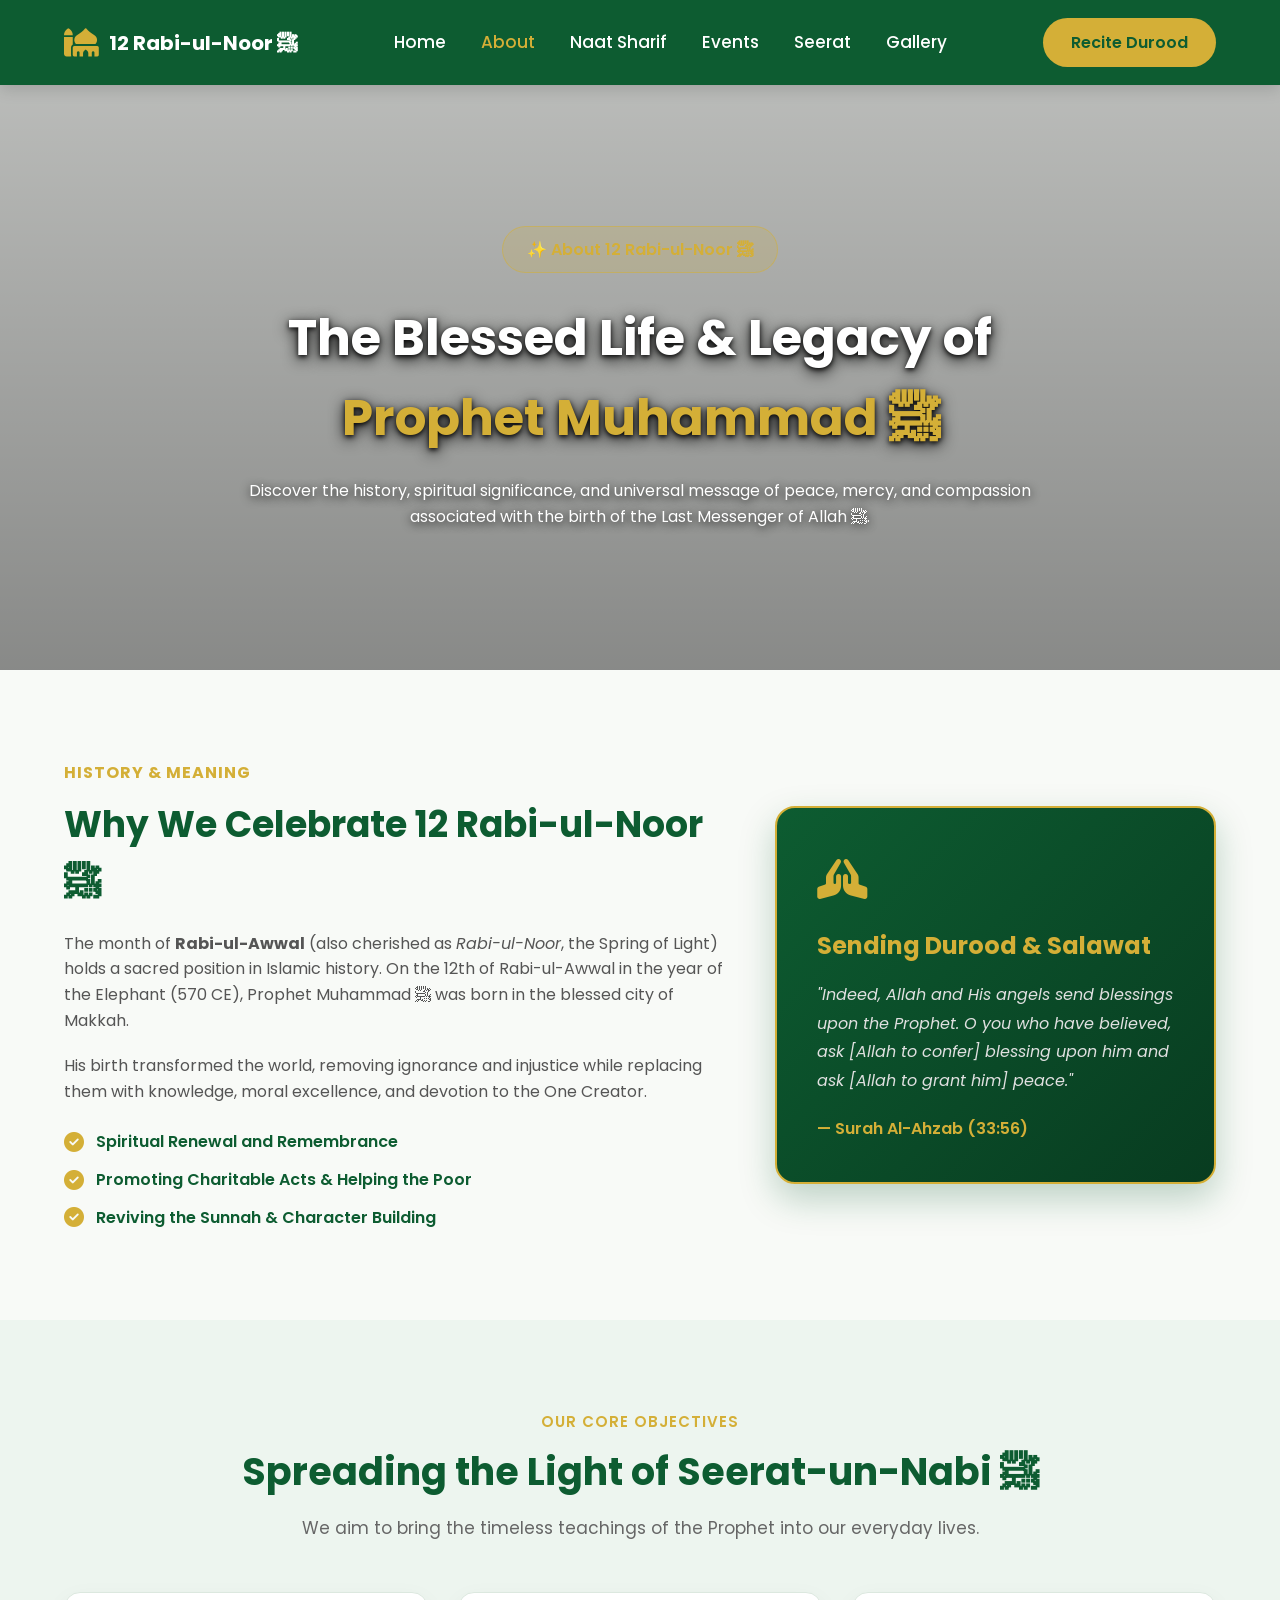
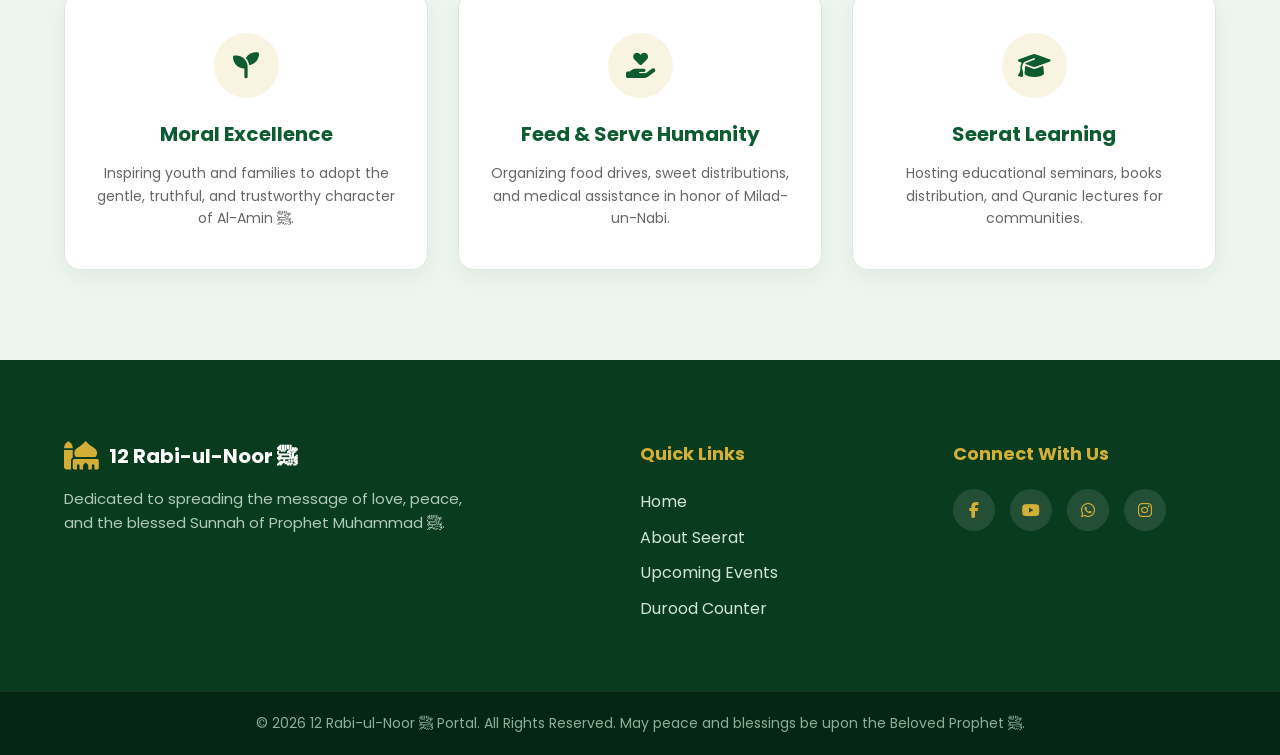
==== about.html @ 02d44561 "add filesand images" ====
<!DOCTYPE html>
<html lang="en">

<head>

    <meta charset="UTF-8">
    <meta name="viewport" content="width=device-width, initial-scale=1.0">

    <title>About 12 Rabi-ul-Noor ﷺ | Seerat & Significance</title>

    <!-- Google Font -->
    <link rel="preconnect" href="https://fonts.googleapis.com">
    <link rel="preconnect" href="https://fonts.gstatic.com" crossorigin>

    <link href="https://fonts.googleapis.com/css2?family=Poppins:wght@300;400;500;600;700;800&display=swap" rel="stylesheet">

    <!-- Font Awesome -->
    <link rel="stylesheet"
        href="https://cdnjs.cloudflare.com/ajax/libs/font-awesome/6.7.2/css/all.min.css">

    <!-- CSS -->
    <link rel="stylesheet" href="css/about.css">
    <link rel="stylesheet" href="css/style.css">

</head>

<body>

    <!--================ NAVBAR ================-->

    <header>

        <div class="container">

            <div class="logo">
                <i class="fa-solid fa-mosque"></i>
                <span>12 Rabi-ul-Noor ﷺ</span>
            </div>

            <nav>

                <ul>

                    <li><a href="index.html">Home</a></li>

                    <li><a href="about.html" class="active">About</a></li>

                    <li><a href="naat sharif.html">Naat Sharif</a></li>

                    <li><a href="events.html">Events</a></li>

                    <li><a href="seerat.html">Seerat</a></li>

                    <li><a href="gallery.html">Gallery</a></li>

                </ul>

            </nav>

            <a href="index.html#durood" class="btn">Recite Durood</a>

        </div>

    </header>

    <!--================ ABOUT HERO BANNER ================-->

    <section class="about-hero">

        <div class="hero-overlay"></div>

        <div class="container about-hero-content">

            <span class="hero-tag">✨ About 12 Rabi-ul-Noor ﷺ</span>

            <h1>
                The Blessed Life & Legacy of
                <span>Prophet Muhammad ﷺ</span>
            </h1>

            <p>
                Discover the history, spiritual significance, and universal message of peace, mercy, and compassion associated with the birth of the Last Messenger of Allah ﷺ.
            </p>

        </div>

    </section>

    <!--================ ABOUT DETAILED CONTENT ================-->

    <section class="about-details">

        <div class="container">

            <div class="about-grid">

                <div class="about-text">
                    <span class="sub-title">History & Meaning</span>
                    <h2>Why We Celebrate 12 Rabi-ul-Noor ﷺ</h2>
                    <p>
                        The month of <strong>Rabi-ul-Awwal</strong> (also cherished as <em>Rabi-ul-Noor</em>, the Spring of Light) holds a sacred position in Islamic history. On the 12th of Rabi-ul-Awwal in the year of the Elephant (570 CE), Prophet Muhammad ﷺ was born in the blessed city of Makkah.
                    </p>
                    <p>
                        His birth transformed the world, removing ignorance and injustice while replacing them with knowledge, moral excellence, and devotion to the One Creator.
                    </p>
                    <div class="about-highlights">
                        <div class="highlight-item">
                            <i class="fa-solid fa-circle-check"></i>
                            <span>Spiritual Renewal and Remembrance</span>
                        </div>
                        <div class="highlight-item">
                            <i class="fa-solid fa-circle-check"></i>
                            <span>Promoting Charitable Acts & Helping the Poor</span>
                        </div>
                        <div class="highlight-item">
                            <i class="fa-solid fa-circle-check"></i>
                            <span>Reviving the Sunnah & Character Building</span>
                        </div>
                    </div>
                </div>

                <div class="about-card-box">
                    <div class="icon-header">
                        <i class="fa-solid fa-hands-praying"></i>
                    </div>
                    <h3>Sending Durood & Salawat</h3>
                    <p>
                        "Indeed, Allah and His angels send blessings upon the Prophet. O you who have believed, ask [Allah to confer] blessing upon him and ask [Allah to grant him] peace."
                    </p>
                    <span class="quran-ref">— Surah Al-Ahzab (33:56)</span>
                </div>

            </div>

        </div>

    </section>

    <!--================ OBJECTIVES & CORE VALUES ================-->

    <section class="objectives-section">

        <div class="container">

            <div class="section-title">
                <span>Our Core Objectives</span>
                <h2>Spreading the Light of Seerat-un-Nabi ﷺ</h2>
                <p>We aim to bring the timeless teachings of the Prophet into our everyday lives.</p>
            </div>

            <div class="objectives-grid">

                <div class="obj-card">
                    <div class="obj-icon"><i class="fa-solid fa-seedling"></i></div>
                    <h3>Moral Excellence</h3>
                    <p>Inspiring youth and families to adopt the gentle, truthful, and trustworthy character of Al-Amin ﷺ.</p>
                </div>

                <div class="obj-card">
                    <div class="obj-icon"><i class="fa-solid fa-hand-holding-heart"></i></div>
                    <h3>Feed & Serve Humanity</h3>
                    <p>Organizing food drives, sweet distributions, and medical assistance in honor of Milad-un-Nabi.</p>
                </div>

                <div class="obj-card">
                    <div class="obj-icon"><i class="fa-solid fa-graduation-cap"></i></div>
                    <h3>Seerat Learning</h3>
                    <p>Hosting educational seminars, books distribution, and Quranic lectures for communities.</p>
                </div>

            </div>

        </div>

    </section>

    <!--================ FOOTER ================-->

    <footer>

        <div class="container footer-content">

            <div class="footer-brand">
                <div class="logo">
                    <i class="fa-solid fa-mosque"></i>
                    <span>12 Rabi-ul-Noor ﷺ</span>
                </div>
                <p>Dedicated to spreading the message of love, peace, and the blessed Sunnah of Prophet Muhammad ﷺ.</p>
            </div>

            <div class="footer-links">
                <h4>Quick Links</h4>
                <ul>
                    <li><a href="index.html">Home</a></li>
                    <li><a href="about.html">About Seerat</a></li>
                    <li><a href="index.html#events">Upcoming Events</a></li>
                    <li><a href="index.html#durood">Durood Counter</a></li>
                </ul>
            </div>

            <div class="footer-social">
                <h4>Connect With Us</h4>
                <div class="social-icons">
                    <a href="#"><i class="fa-brands fa-facebook-f"></i></a>
                    <a href="#"><i class="fa-brands fa-youtube"></i></a>
                    <a href="#"><i class="fa-brands fa-whatsapp"></i></a>
                    <a href="#"><i class="fa-brands fa-instagram"></i></a>
                </div>
            </div>

        </div>

        <div class="footer-bottom">
            <p>&copy; 2026 12 Rabi-ul-Noor ﷺ Portal. All Rights Reserved. May peace and blessings be upon the Beloved Prophet ﷺ.</p>
        </div>

    </footer>

    <!-- JS -->
    <script src="script/script.js"></script>

</body>

</html>
---- css/about.css ----
.about-hero{
    position:relative;
    width:100%;
    min-height:65vh;
    background: url("file:///C:/Users/HP/.gemini/antigravity/brain/3cc820c5-c1a7-462a-8d44-a7121df50da5/.user_uploaded/media__1785323487832.png") center/cover no-repeat;
    display:flex;
    justify-content:center;
    align-items:center;
}

.about-hero .hero-overlay{
    background: linear-gradient(180deg, rgba(0, 0, 0, 0.25) 0%, rgba(0, 0, 0, 0.45) 100%);
}

.about-hero-content{
    position:relative;
    z-index:2;
    text-align:center;
    color:#fff;
    max-width:850px;
    padding: 80px 20px;
}

.about-hero-content h1{
    font-size: 50px;
    margin-bottom: 20px;
    text-shadow: 0 4px 15px rgba(0, 0, 0, 0.9), 0 2px 5px rgba(0, 0, 0, 0.9);
}

.about-hero-content h1 span{
    color: #D4AF37;
    display: block;
    text-shadow: 0 4px 15px rgba(0, 0, 0, 0.9), 0 2px 5px rgba(0, 0, 0, 0.9);
}

.about-hero-content p{
    text-shadow: 0 2px 10px rgba(0, 0, 0, 0.9);
}

.about-details{
    padding: 90px 0;
}

.about-grid{
    display: grid;
    grid-template-columns: 1.2fr 0.8fr;
    gap: 50px;
    align-items: center;
}

.sub-title{
    color: #D4AF37;
    font-weight: 700;
    text-transform: uppercase;
    letter-spacing: 1px;
    display: block;
    margin-bottom: 10px;
}

.about-text h2{
    font-size: 36px;
    color: #0D5C31;
    margin-bottom: 20px;
}

.about-text p{
    color: #555;
    font-size: 16px;
    margin-bottom: 20px;
}

.about-highlights{
    display: flex;
    flex-direction: column;
    gap: 12px;
    margin-top: 25px;
}

.highlight-item{
    display: flex;
    align-items: center;
    gap: 12px;
    font-weight: 600;
    color: #0D5C31;
}

.highlight-item i{
    color: #D4AF37;
    font-size: 20px;
}

.about-card-box{
    background: linear-gradient(135deg, #0D5C31, #083c20);
    padding: 40px;
    border-radius: 20px;
    color: #fff;
    box-shadow: 0 15px 35px rgba(13,92,49,0.25);
    border: 2px solid #D4AF37;
}

.icon-header{
    font-size: 40px;
    color: #D4AF37;
    margin-bottom: 15px;
}

.about-card-box h3{
    font-size: 24px;
    margin-bottom: 15px;
    color: #D4AF37;
}

.about-card-box p{
    font-size: 16px;
    line-height: 1.8;
    color: #e0e0e0;
    font-style: italic;
    margin-bottom: 20px;
}

.quran-ref{
    font-weight: 600;
    color: #D4AF37;
    display: block;
}

.objectives-section{
    background: #edf5ef;
    padding: 90px 0;
}

.objectives-grid{
    display: grid;
    grid-template-columns: repeat(auto-fit, minmax(280px, 1fr));
    gap: 30px;
}

.obj-card{
    background: #fff;
    padding: 40px 30px;
    border-radius: 16px;
    text-align: center;
    box-shadow: 0 8px 25px rgba(0,0,0,0.05);
    border: 1px solid #dce8df;
}

.obj-icon{
    width: 65px;
    height: 65px;
    background: rgba(212,175,55,0.15);
    color: #0D5C31;
    border-radius: 50%;
    display: flex;
    justify-content: center;
    align-items: center;
    font-size: 26px;
    margin: 0 auto 20px;
}

.obj-card h3{
    font-size: 20px;
    color: #0D5C31;
    margin-bottom: 12px;
}

.obj-card p{
    color: #666;
    font-size: 14px;
}

/*==========================
        FOOTER
===========================*/

footer{
    background: #093b1f;
    color: #fff;
    padding-top: 80px;
}

.footer-content{
    display: grid;
    grid-template-columns: 2fr 1fr 1fr;
    gap: 50px;
    padding-bottom: 60px;
}

.footer-brand p{
    color: #b0c9bb;
    margin-top: 15px;
    font-size: 15px;
    max-width: 400px;
}

.footer-links h4,
.footer-social h4{
    color: #D4AF37;
    font-size: 18px;
    margin-bottom: 20px;
}

.footer-links ul{
    list-style: none;
}

.footer-links ul li{
    margin-bottom: 10px;
}

.footer-links ul li a{
    color: #d2e4d9;
    text-decoration: none;
    transition: 0.3s;
}

.footer-links ul li a:hover{
    color: #D4AF37;
    padding-left: 5px;
}

.social-icons{
    display: flex;
    gap: 15px;
}

.social-icons a{
    width: 42px;
    height: 42px;
    background: rgba(255,255,255,0.1);
    color: #D4AF37;
    border-radius: 50%;
    display: flex;
    justify-content: center;
    align-items: center;
    text-decoration: none;
    transition: 0.3s;
}

.social-icons a:hover{
    background: #D4AF37;
    color: #0D5C31;
    transform: translateY(-3px);
}

.footer-bottom{
    background: #052613;
    text-align: center;
    padding: 20px;
    border-top: 1px solid rgba(255,255,255,0.08);
}

.footer-bottom p{
    color: #8dae9a;
    font-size: 14px;
}
---- css/style.css ----
/*=====================
    GLOBAL CSS
======================*/

*{
    margin:0;
    padding:0;
    box-sizing:border-box;
    font-family:'Poppins',sans-serif;
}

body{
    background:#f8faf7;
    color: #2b3a32;
    line-height: 1.6;
}

.container{
    width:90%;
    max-width:1300px;
    margin:auto;
}

/*=====================
      HEADER
======================*/

header{
    width:100%;
    background:#0D5C31;
    position:sticky;
    top:0;
    z-index:1000;
    box-shadow: 0 4px 15px rgba(0,0,0,0.15);
}

header .container{
    display:flex;
    justify-content:space-between;
    align-items:center;
    height:85px;
}

/*=====================
        LOGO
======================*/

.logo{
    display:flex;
    align-items:center;
    gap:10px;
    color:#fff;
    font-size:20px;
    font-weight:700;
    white-space:nowrap;
    flex-shrink:0;
}

.logo span{
    white-space:nowrap;
}

.logo i{
    color:#D4AF37;
    font-size:28px;
}

/*=====================
       NAVBAR
======================*/

nav ul{
    display:flex;
    list-style:none;
    gap:35px;
}

nav ul li a{
    color:#fff;
    text-decoration:none;
    font-size:17px;
    transition:.3s;
    font-weight: 500;
}

nav ul li a:hover,
nav ul li a.active{
    color:#D4AF37;
}

/*=====================
      BUTTON
======================*/

.btn{
    text-decoration:none;
    background:#D4AF37;
    color:#0D5C31;
    padding:12px 28px;
    border-radius:50px;
    font-weight:600;
    transition:.3s;
    display: inline-block;
    border: none;
    cursor: pointer;
}

.btn:hover{
    background:#fff;
    color:#0D5C31;
    transform: translateY(-2px);
    box-shadow: 0 5px 15px rgba(212,175,55,0.4);
}

/*==========================
        HERO SECTION
===========================*/

.hero{
    position:relative;
    width:100%;
    min-height:90vh;
    background:url("../images/hero image.jpg") center/cover no-repeat;
    display:flex;
    justify-content:center;
    align-items:center;
}

.hero-overlay{
    position:absolute;
    inset:0;
    background:rgba(8,52,25,.75);
}

.hero-content{
    position:relative;
    z-index:2;
    text-align:center;
    color:#fff;
    max-width:900px;
    padding: 60px 20px;
}

.hero-tag{
    display:inline-block;
    background:rgba(212,175,55,.18);
    color:#D4AF37;
    border:1px solid rgba(212,175,55,.5);
    padding:10px 24px;
    border-radius:50px;
    margin-bottom:25px;
    font-weight:600;
}

.hero-content h1{
    font-size:56px;
    line-height:1.2;
    margin-bottom:25px;
}

.hero-content h1 span{
    color:#D4AF37;
    display: block;
}

.hero-content p{
    font-size:19px;
    line-height:1.8;
    color:#f2f2f2;
    margin-bottom:40px;
}

.hero-buttons{
    display:flex;
    justify-content:center;
    gap:20px;
}

.hero-btn{
    padding:15px 35px;
}

.btn-outline{
    padding:15px 35px;
    border:2px solid #fff;
    color:#fff;
    text-decoration:none;
    border-radius:50px;
    transition:.3s;
    font-weight: 600;
}

.btn-outline:hover{
    background:#fff;
    color:#0D5C31;
}

/*==========================
    COUNTDOWN SECTION
===========================*/

.rabi-countdown{
    width:90%;
    max-width:1200px;
    margin:70px auto 80px;
    position: relative;
    z-index: 10;
    padding:60px 20px;
    text-align:center;
    background:
    linear-gradient(
    rgba(0,60,40,.88),
    rgba(0,60,40,.88)
    ),
    url("../images/hero image.jpg");
    background-size:cover;
    background-position:center;
    border-radius:20px;
    color:white;
    box-shadow: 0 15px 35px rgba(0,0,0,0.25);
}

.countdown-content span{
    color:#d4af37;
    font-size:18px;
    font-weight: 600;
}

.countdown-content h2{
    font-size:38px;
    margin:15px 0;
}

.countdown-content p{
    font-size:17px;
    color: #e0e0e0;
}

.count-box{
    display:flex;
    justify-content:center;
    flex-wrap:wrap;
    gap:20px;
    margin-top:35px;
}

.count-box div{
    background:white;
    color:#075e45;
    width:110px;
    height:105px;
    display:flex;
    flex-direction:column;
    justify-content:center;
    align-items:center;
    border-radius:15px;
    box-shadow: 0 10px 25px rgba(0,0,0,0.2);
    transition: transform 0.2s ease, box-shadow 0.2s ease;
}

.count-box div:hover{
    transform: translateY(-5px);
    box-shadow: 0 15px 30px rgba(0,0,0,0.3);
}

.count-box h3{
    font-size:32px;
    font-weight:700;
    margin:0;
    line-height:1.1;
}

.count-box span{
    font-size: 14px;
    color: #555;
    font-weight: 600;
}

/*==========================
    SECTION TITLE COMMON
===========================*/

.section-title{
    text-align: center;
    max-width: 800px;
    margin: 0 auto 50px;
}

.section-title span{
    color: #D4AF37;
    font-weight: 600;
    text-transform: uppercase;
    letter-spacing: 1px;
    font-size: 15px;
    display: block;
    margin-bottom: 8px;
}

.section-title h2{
    font-size: 38px;
    color: #0D5C31;
    margin-bottom: 12px;
}

.section-title p{
    color: #666;
    font-size: 17px;
}

/*==========================
    SIGNIFICANCE SECTION
===========================*/

.significance-section{
    padding: 60px 0 90px;
}

.features-grid{
    display: grid;
    grid-template-columns: repeat(auto-fit, minmax(300px, 1fr));
    gap: 30px;
}

.feature-card{
    background: #fff;
    padding: 40px 30px;
    border-radius: 16px;
    border: 1px solid #eaf0eb;
    box-shadow: 0 8px 25px rgba(13,92,49,0.06);
    transition: 0.3s ease;
    text-align: center;
}

.feature-card:hover{
    transform: translateY(-8px);
    border-color: #D4AF37;
    box-shadow: 0 15px 35px rgba(13,92,49,0.12);
}

.card-icon{
    width: 70px;
    height: 70px;
    background: rgba(13,92,49,0.1);
    color: #0D5C31;
    border-radius: 50%;
    display: flex;
    justify-content: center;
    align-items: center;
    font-size: 30px;
    margin: 0 auto 25px;
    transition: 0.3s;
}

.feature-card:hover .card-icon{
    background: #0D5C31;
    color: #D4AF37;
}

.feature-card h3{
    font-size: 22px;
    color: #0D5C31;
    margin-bottom: 15px;
}

.feature-card p{
    color: #666;
    font-size: 15px;
}

/*==========================
    NAAT SHARIF SECTION
===========================*/

.naat-section{
    padding: 90px 0;
    background: #f4f8f5;
}

.naat-filters{
    display: flex;
    justify-content: center;
    flex-wrap: wrap;
    gap: 12px;
    margin-bottom: 45px;
}

.naat-filter-btn{
    padding: 10px 24px;
    border-radius: 50px;
    background: #fff;
    font-weight: 600;
    cursor: pointer;
    transition: 0.3s;
    color: #0D5C31;
    border: 1px solid #cce0d4;
    font-size: 15px;
}

.naat-filter-btn:hover,
.naat-filter-btn.active{
    background: #0D5C31;
    color: #D4AF37;
    border-color: #0D5C31;
    box-shadow: 0 4px 15px rgba(13,92,49,0.2);
}

.naat-grid{
    display: grid;
    grid-template-columns: repeat(auto-fit, minmax(320px, 1fr));
    gap: 30px;
}

.naat-card{
    background: #fff;
    border-radius: 18px;
    border: 1px solid #e2ebe4;
    padding: 28px;
    position: relative;
    box-shadow: 0 8px 25px rgba(0,0,0,0.04);
    transition: all 0.3s ease;
    display: flex;
    flex-direction: column;
    justify-content: space-between;
}

.naat-card:hover{
    transform: translateY(-6px);
    border-color: #D4AF37;
    box-shadow: 0 15px 35px rgba(13,92,49,0.12);
}

.naat-card.playing{
    border-color: #D4AF37;
    background: #ffffff;
    box-shadow: 0 12px 30px rgba(212,175,55,0.2);
}

.naat-card-header{
    display: flex;
    justify-content: space-between;
    align-items: center;
    margin-bottom: 18px;
}

.naat-icon{
    width: 48px;
    height: 48px;
    background: rgba(13,92,49,0.08);
    color: #0D5C31;
    border-radius: 12px;
    display: flex;
    justify-content: center;
    align-items: center;
    font-size: 20px;
    transition: 0.3s;
}

.naat-card:hover .naat-icon{
    background: #0D5C31;
    color: #D4AF37;
}

.naat-badge{
    font-size: 12px;
    font-weight: 700;
    padding: 5px 14px;
    border-radius: 20px;
    background: #edf5ef;
    color: #0D5C31;
}

.naat-badge.gold{
    background: rgba(212,175,55,0.15);
    color: #8c6f10;
}

.naat-badge.green{
    background: rgba(13,92,49,0.12);
    color: #0D5C31;
}

.naat-info h3{
    font-size: 19px;
    color: #0D5C31;
    margin-bottom: 8px;
    font-weight: 600;
    line-height: 1.35;
}

.naat-reciter{
    font-size: 14px;
    color: #555;
    margin-bottom: 12px;
}

.naat-reciter i{
    color: #D4AF37;
    margin-right: 5px;
}

.naat-meta{
    display: flex;
    gap: 15px;
    font-size: 13px;
    color: #777;
    margin-bottom: 20px;
}

.naat-meta i{
    margin-right: 4px;
}

.naat-lang{
    background: #f0f0f0;
    padding: 2px 8px;
    border-radius: 4px;
    font-size: 11px;
    font-weight: 600;
}

.naat-audio-player{
    display: flex;
    align-items: center;
    justify-content: space-between;
    background: #f8faf7;
    padding: 12px 18px;
    border-radius: 12px;
    border: 1px solid #e8f0ea;
    margin-bottom: 15px;
}

.play-btn{
    width: 42px;
    height: 42px;
    border-radius: 50%;
    background: #0D5C31;
    color: #D4AF37;
    border: none;
    cursor: pointer;
    display: flex;
    justify-content: center;
    align-items: center;
    font-size: 16px;
    transition: all 0.3s ease;
}

.play-btn:hover{
    background: #D4AF37;
    color: #0D5C31;
    transform: scale(1.08);
}

.sound-wave{
    display: flex;
    gap: 4px;
    height: 20px;
    align-items: flex-end;
    opacity: 0.3;
    transition: opacity 0.3s ease;
}

.naat-card.playing .sound-wave{
    opacity: 1;
}

.sound-wave span{
    width: 4px;
    background: #0D5C31;
    border-radius: 2px;
    height: 6px;
    transition: height 0.2s ease;
}

.naat-card.playing .sound-wave span:nth-child(1){
    animation: soundWave 0.8s infinite alternate ease-in-out;
}
.naat-card.playing .sound-wave span:nth-child(2){
    animation: soundWave 1.1s infinite alternate ease-in-out 0.2s;
}
.naat-card.playing .sound-wave span:nth-child(3){
    animation: soundWave 0.7s infinite alternate ease-in-out 0.4s;
}
.naat-card.playing .sound-wave span:nth-child(4){
    animation: soundWave 0.9s infinite alternate ease-in-out 0.1s;
}

@keyframes soundWave {
    0% { height: 4px; background: #0D5C31; }
    100% { height: 20px; background: #D4AF37; }
}

.lyrics-toggle-btn{
    background: none;
    border: none;
    color: #0D5C31;
    font-size: 14px;
    font-weight: 600;
    cursor: pointer;
    display: flex;
    align-items: center;
    gap: 6px;
    transition: 0.3s;
    margin-top: 5px;
    align-self: flex-start;
}

.lyrics-toggle-btn:hover{
    color: #D4AF37;
}

.naat-lyrics-box{
    display: none;
    margin-top: 15px;
    padding: 16px;
    background: #fdfbf5;
    border-left: 3px solid #D4AF37;
    border-radius: 8px;
}

.naat-lyrics-box.active{
    display: block;
    animation: fadeInLyrics 0.3s ease;
}

@keyframes fadeInLyrics {
    from { opacity: 0; transform: translateY(-5px); }
    to { opacity: 1; transform: translateY(0); }
}

.arabic-lyric{
    font-size: 17px;
    font-weight: 600;
    color: #0D5C31;
    margin-bottom: 8px;
    direction: rtl;
    text-align: right;
    font-family: 'Poppins', sans-serif;
}

.roman-lyric{
    font-size: 13px;
    color: #555;
    line-height: 1.6;
}

/*==========================
    EVENTS SECTION
===========================*/

.events-section{
    background: #edf5ef;
    padding: 90px 0;
}

.events-grid{
    display: grid;
    grid-template-columns: repeat(auto-fit, minmax(320px, 1fr));
    gap: 30px;
}

.event-card{
    background: #fff;
    border-radius: 16px;
    overflow: hidden;
    box-shadow: 0 10px 30px rgba(0,0,0,0.05);
    border-top: 4px solid #0D5C31;
    transition: 0.3s;
    position: relative;
}

.event-card:hover{
    transform: translateY(-6px);
    box-shadow: 0 15px 35px rgba(0,0,0,0.1);
    border-top-color: #D4AF37;
}

.event-badge{
    background: #D4AF37;
    color: #0D5C31;
    font-weight: 700;
    padding: 6px 16px;
    font-size: 13px;
    display: inline-block;
    border-bottom-right-radius: 12px;
}

.event-body{
    padding: 30px;
}

.event-body h3{
    font-size: 20px;
    color: #0D5C31;
    margin: 15px 0 10px;
}

.event-body p{
    color: #666;
    font-size: 14px;
    margin-bottom: 20px;
}

.event-details{
    display: flex;
    flex-direction: column;
    gap: 8px;
    border-top: 1px solid #f0f0f0;
    padding-top: 15px;
    font-size: 14px;
    color: #444;
}

.event-details i{
    color: #0D5C31;
    margin-right: 6px;
}

/*==========================
    DUROOD COUNTER SECTION
===========================*/

.durood-counter-section{
    padding: 90px 0;
}

.durood-box{
    background: linear-gradient(135deg, #0D5C31 0%, #07381e 100%);
    border-radius: 24px;
    padding: 60px 30px;
    text-align: center;
    color: #fff;
    box-shadow: 0 15px 40px rgba(13,92,49,0.3);
    position: relative;
    border: 2px solid #D4AF37;
}

.durood-icon{
    font-size: 45px;
    color: #D4AF37;
    margin-bottom: 15px;
}

.arabic-text{
    font-size: 32px;
    display: block;
    color: #D4AF37;
    margin-bottom: 20px;
    font-weight: 600;
    direction: rtl;
}

.durood-box h2{
    font-size: 36px;
    margin-bottom: 10px;
}

.durood-box p{
    color: #d2e4d9;
    font-size: 17px;
    margin-bottom: 30px;
}

.counter-display{
    background: rgba(255,255,255,0.1);
    display: inline-block;
    padding: 20px 40px;
    border-radius: 16px;
    margin-bottom: 30px;
    border: 1px solid rgba(212,175,55,0.4);
}

.counter-display span{
    font-size: 52px;
    font-weight: 800;
    color: #D4AF37;
    display: block;
    line-height: 1;
}

.counter-display small{
    font-size: 14px;
    color: #e0e0e0;
}

.durood-btn{
    font-size: 18px;
    padding: 16px 40px;
}

/*==========================
    SEERAT QUOTES SECTION
===========================*/

.seerat-section{
    background: #fdfbf7;
    padding: 90px 0;
}

.seerat-grid{
    display: grid;
    grid-template-columns: repeat(auto-fit, minmax(300px, 1fr));
    gap: 30px;
}

.seerat-card{
    background: #fff;
    padding: 40px 30px;
    border-radius: 16px;
    box-shadow: 0 10px 30px rgba(0,0,0,0.04);
    border: 1px solid #f0eae0;
    position: relative;
}

.quote-mark{
    font-size: 35px;
    color: #D4AF37;
    margin-bottom: 15px;
}

.quote-text{
    font-size: 16px;
    font-style: italic;
    color: #444;
    margin-bottom: 20px;
    line-height: 1.7;
}

.quote-source{
    font-weight: 700;
    color: #0D5C31;
    font-size: 14px;
}

/*==========================
    GALLERY SECTION
===========================*/

.gallery-section{
    padding: 90px 0;
}

.gallery-grid{
    display: grid;
    grid-template-columns: repeat(auto-fit, minmax(250px, 1fr));
    gap: 20px;
}

.gallery-item{
    height: 250px;
    background: linear-gradient(135deg, #0D5C31, #083c20);
    border-radius: 16px;
    position: relative;
    overflow: hidden;
    box-shadow: 0 8px 25px rgba(0,0,0,0.1);
    display: flex;
    justify-content: center;
    align-items: center;
    transition: 0.3s;
}

.gallery-item:hover{
    transform: scale(1.03);
}

.gallery-overlay{
    text-align: center;
    color: #fff;
    padding: 20px;
}

.gallery-overlay i{
    font-size: 45px;
    color: #D4AF37;
    margin-bottom: 12px;
}

.gallery-overlay h4{
    font-size: 18px;
    font-weight: 600;
}

/*==========================
    ABOUT PAGE SPECIFIC CSS
===========================*/

.about-hero{
    position:relative;
    width:100%;
    min-height:65vh;
    background: url("file:///C:/Users/HP/.gemini/antigravity/brain/3cc820c5-c1a7-462a-8d44-a7121df50da5/.user_uploaded/media__1785323487832.png") center/cover no-repeat;
    display:flex;
    justify-content:center;
    align-items:center;
}

.about-hero .hero-overlay{
    background: linear-gradient(180deg, rgba(0, 0, 0, 0.25) 0%, rgba(0, 0, 0, 0.45) 100%);
}

.about-hero-content{
    position:relative;
    z-index:2;
    text-align:center;
    color:#fff;
    max-width:850px;
    padding: 80px 20px;
}

.about-hero-content h1{
    font-size: 50px;
    margin-bottom: 20px;
    text-shadow: 0 4px 15px rgba(0, 0, 0, 0.9), 0 2px 5px rgba(0, 0, 0, 0.9);
}

.about-hero-content h1 span{
    color: #D4AF37;
    display: block;
    text-shadow: 0 4px 15px rgba(0, 0, 0, 0.9), 0 2px 5px rgba(0, 0, 0, 0.9);
}

.about-hero-content p{
    text-shadow: 0 2px 10px rgba(0, 0, 0, 0.9);
}

.about-details{
    padding: 90px 0;
}

.about-grid{
    display: grid;
    grid-template-columns: 1.2fr 0.8fr;
    gap: 50px;
    align-items: center;
}

.sub-title{
    color: #D4AF37;
    font-weight: 700;
    text-transform: uppercase;
    letter-spacing: 1px;
    display: block;
    margin-bottom: 10px;
}

.about-text h2{
    font-size: 36px;
    color: #0D5C31;
    margin-bottom: 20px;
}

.about-text p{
    color: #555;
    font-size: 16px;
    margin-bottom: 20px;
}

.about-highlights{
    display: flex;
    flex-direction: column;
    gap: 12px;
    margin-top: 25px;
}

.highlight-item{
    display: flex;
    align-items: center;
    gap: 12px;
    font-weight: 600;
    color: #0D5C31;
}

.highlight-item i{
    color: #D4AF37;
    font-size: 20px;
}

.about-card-box{
    background: linear-gradient(135deg, #0D5C31, #083c20);
    padding: 40px;
    border-radius: 20px;
    color: #fff;
    box-shadow: 0 15px 35px rgba(13,92,49,0.25);
    border: 2px solid #D4AF37;
}

.icon-header{
    font-size: 40px;
    color: #D4AF37;
    margin-bottom: 15px;
}

.about-card-box h3{
    font-size: 24px;
    margin-bottom: 15px;
    color: #D4AF37;
}

.about-card-box p{
    font-size: 16px;
    line-height: 1.8;
    color: #e0e0e0;
    font-style: italic;
    margin-bottom: 20px;
}

.quran-ref{
    font-weight: 600;
    color: #D4AF37;
    display: block;
}

.objectives-section{
    background: #edf5ef;
    padding: 90px 0;
}

.objectives-grid{
    display: grid;
    grid-template-columns: repeat(auto-fit, minmax(280px, 1fr));
    gap: 30px;
}

.obj-card{
    background: #fff;
    padding: 40px 30px;
    border-radius: 16px;
    text-align: center;
    box-shadow: 0 8px 25px rgba(0,0,0,0.05);
    border: 1px solid #dce8df;
}

.obj-icon{
    width: 65px;
    height: 65px;
    background: rgba(212,175,55,0.15);
    color: #0D5C31;
    border-radius: 50%;
    display: flex;
    justify-content: center;
    align-items: center;
    font-size: 26px;
    margin: 0 auto 20px;
}

.obj-card h3{
    font-size: 20px;
    color: #0D5C31;
    margin-bottom: 12px;
}

.obj-card p{
    color: #666;
    font-size: 14px;
}

/*==========================
        FOOTER
===========================*/

footer{
    background: #093b1f;
    color: #fff;
    padding-top: 80px;
}

.footer-content{
    display: grid;
    grid-template-columns: 2fr 1fr 1fr;
    gap: 50px;
    padding-bottom: 60px;
}

.footer-brand p{
    color: #b0c9bb;
    margin-top: 15px;
    font-size: 15px;
    max-width: 400px;
}

.footer-links h4,
.footer-social h4{
    color: #D4AF37;
    font-size: 18px;
    margin-bottom: 20px;
}

.footer-links ul{
    list-style: none;
}

.footer-links ul li{
    margin-bottom: 10px;
}

.footer-links ul li a{
    color: #d2e4d9;
    text-decoration: none;
    transition: 0.3s;
}

.footer-links ul li a:hover{
    color: #D4AF37;
    padding-left: 5px;
}

.social-icons{
    display: flex;
    gap: 15px;
}

.social-icons a{
    width: 42px;
    height: 42px;
    background: rgba(255,255,255,0.1);
    color: #D4AF37;
    border-radius: 50%;
    display: flex;
    justify-content: center;
    align-items: center;
    text-decoration: none;
    transition: 0.3s;
}

.social-icons a:hover{
    background: #D4AF37;
    color: #0D5C31;
    transform: translateY(-3px);
}

.footer-bottom{
    background: #052613;
    text-align: center;
    padding: 20px;
    border-top: 1px solid rgba(255,255,255,0.08);
}

.footer-bottom p{
    color: #8dae9a;
    font-size: 14px;
}



@media(max-width:992px){

    .top-reciters{
        padding:80px 5%;
    }

    .reciters-grid{
        gap:25px;
    }

}

@media(max-width:768px){

    .reciters-grid{
        grid-template-columns:1fr;
    }

    .reciter-card{
        padding:35px 25px;
    }

    .reciter-icon{
        width:80px;
        height:80px;
    }

    .reciter-icon i{
        font-size:34px;
    }

    .reciter-card h3{
        font-size:22px;
    }



@media(max-width:480px){

    .top-reciters{
        padding:70px 20px;
    }

    .reciter-card{
        padding:30px 20px;
    }

}
}

/*==============================
      Responsive
==============================*/



/*================ RESPONSIVE ================*/

@media(max-width:992px){
    header .container{
        gap: 15px;
    }

    nav ul{
        gap: 20px;
    }

    nav ul li a{
        font-size: 15px;
    }

    .logo{
        font-size: 18px;
    }

    .logo i{
        font-size: 24px;
    }

    .hero-content h1{
        font-size: 42px;
    }

    .about-grid{
        grid-template-columns: 1fr;
    }

    .footer-content{
        grid-template-columns: 1fr 1fr;
    }
}

@media(max-width:768px){
    header .container{
        flex-wrap: wrap;
        height: auto;
        padding: 15px 0;
        justify-content: center;
        gap: 15px;
    }

    nav ul{
        gap: 15px;
        flex-wrap: wrap;
        justify-content: center;
    }

    .btn{
        padding: 8px 20px;
        font-size: 14px;
    }

    .hero-content h1{
        font-size: 32px;
    }

    .hero-content p{
        font-size: 16px;
    }

    .footer-content{
        grid-template-columns: 1fr;
    }
}

@media(max-width:600px){
    .logo{
        font-size: 16px;
    }

    .logo i{
        font-size: 20px;
    }

    .count-box{
        flex-wrap:wrap;
        gap: 12px;
    }

    .count-box div{
        width: 75px;
        height: 75px;
    }

    .count-box h3{
        font-size: 24px;
    }

    .countdown-content h2{
        font-size:28px;
    }
}
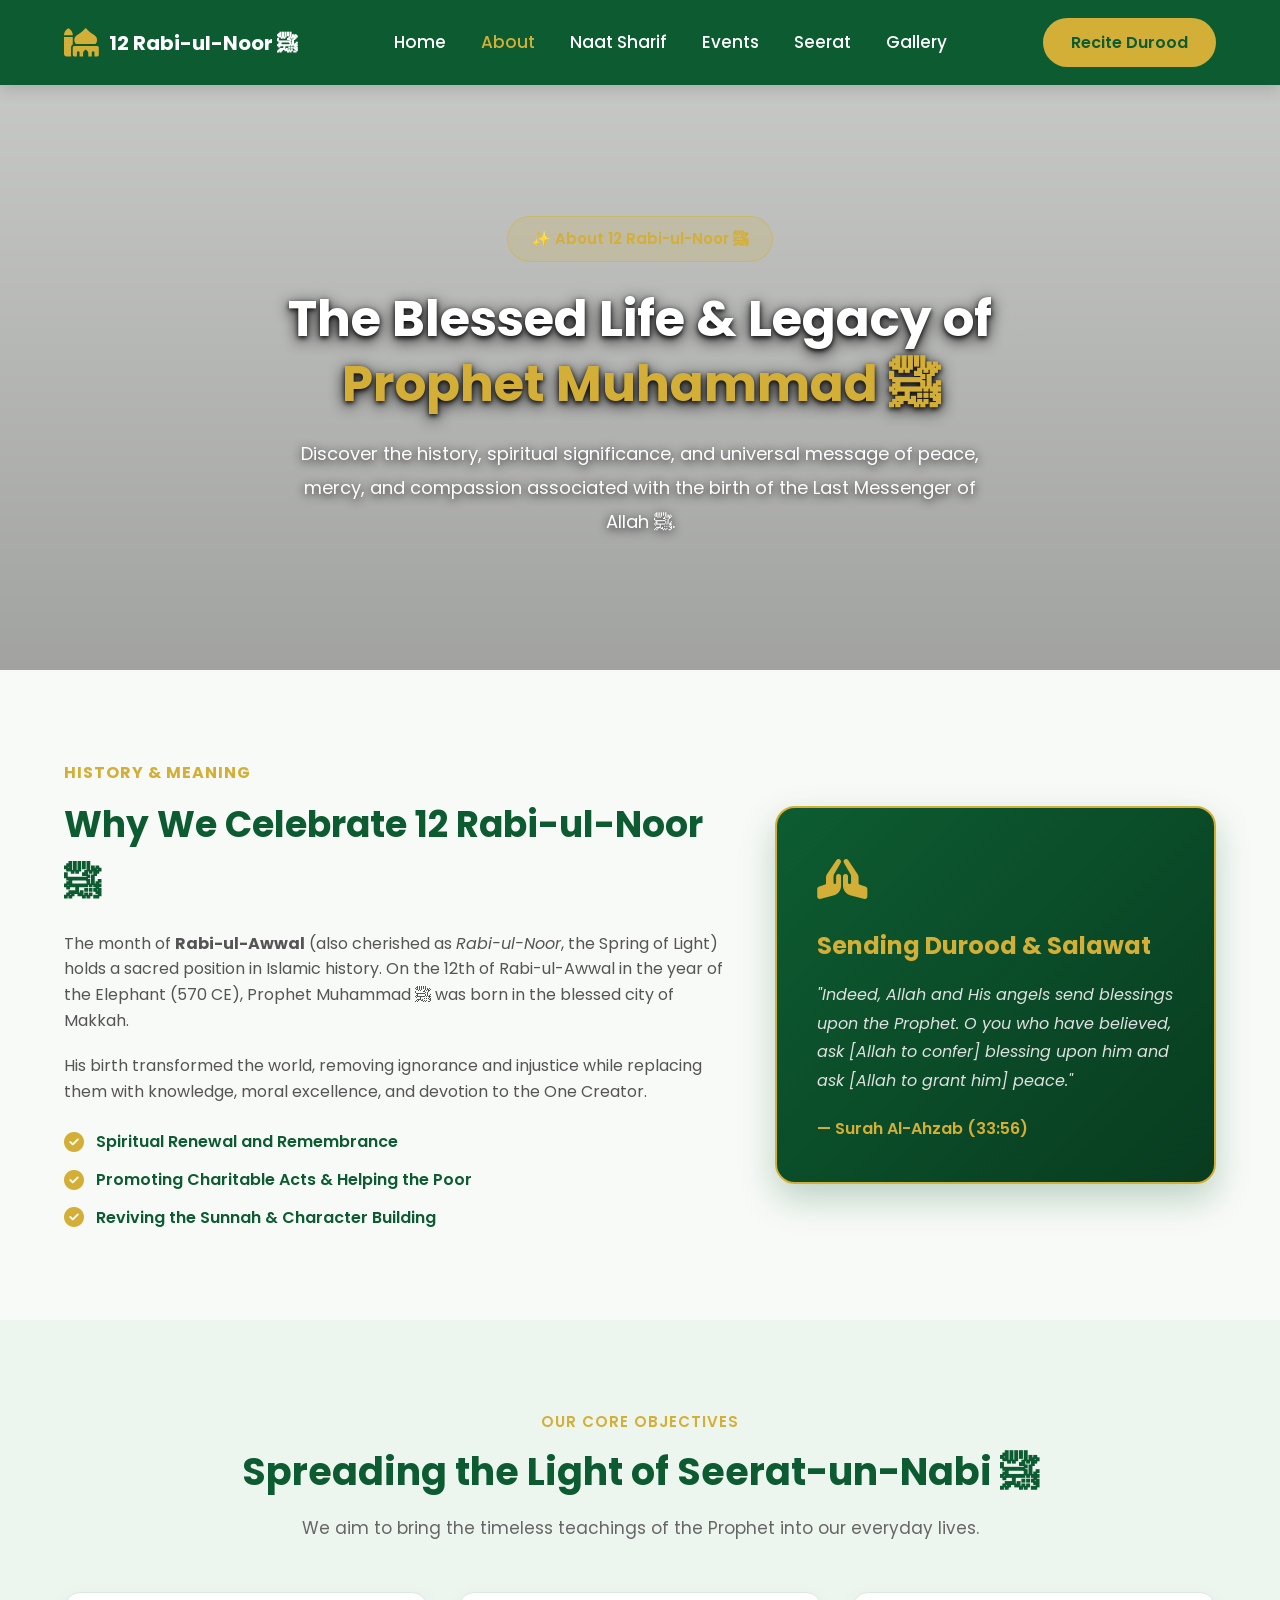
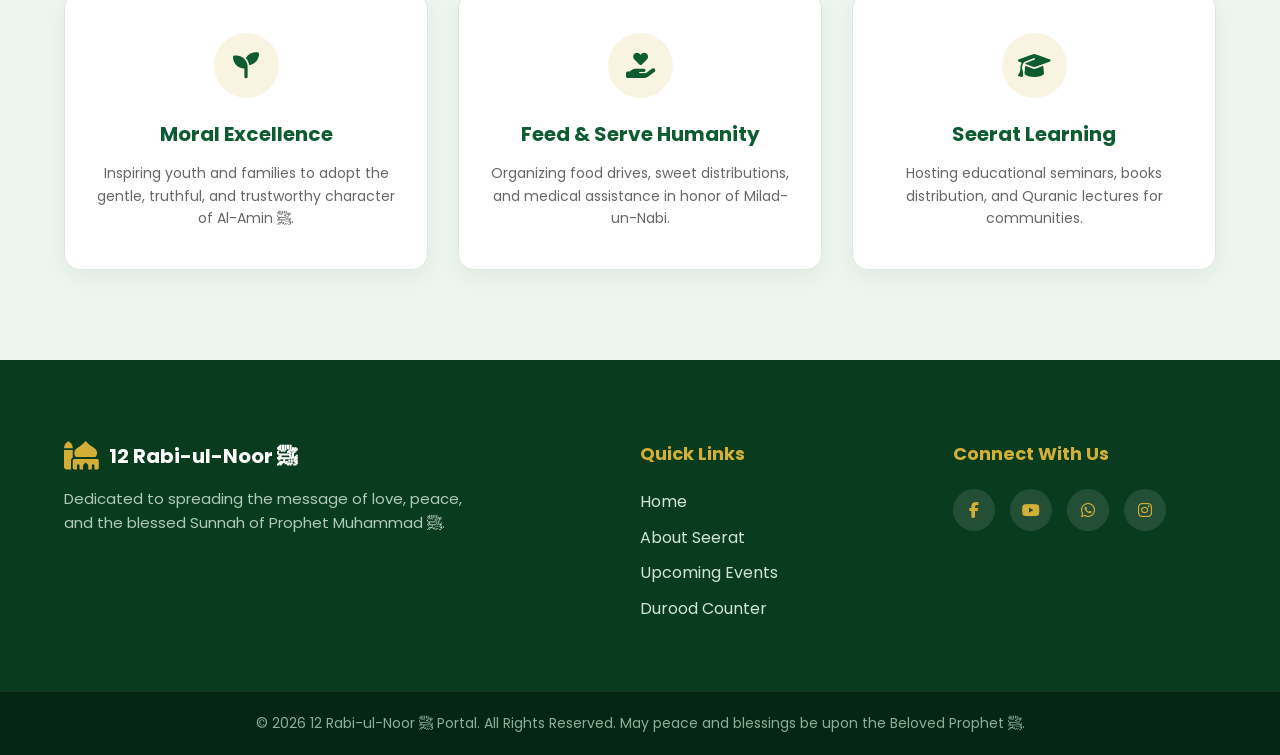
==== commit 08b67f3e: "correct files of about" ====
--- a/about.html
+++ b/about.html
@@ -64,27 +64,35 @@
     </header>
 
     <!--================ ABOUT HERO BANNER ================-->
-
-    <section class="about-hero">
-
-        <div class="hero-overlay"></div>
-
-        <div class="container about-hero-content">
-
-            <span class="hero-tag">✨ About 12 Rabi-ul-Noor ﷺ</span>
-
-            <h1>
-                The Blessed Life & Legacy of
-                <span>Prophet Muhammad ﷺ</span>
-            </h1>
-
-            <p>
-                Discover the history, spiritual significance, and universal message of peace, mercy, and compassion associated with the birth of the Last Messenger of Allah ﷺ.
-            </p>
-
-        </div>
-
-    </section>
+<!--==========================
+        ABOUT HERO
+===========================-->
+
+<section class="about-hero">
+
+    <div class="about-overlay"></div>
+
+    <div class="container about-hero-content">
+
+        <span class="hero-tag">
+            ✨ About 12 Rabi-ul-Noor ﷺ
+        </span>
+
+        <h1>
+            The Blessed Life & Legacy of
+            <span>Prophet Muhammad ﷺ</span>
+        </h1>
+
+        <p>
+            Discover the history, spiritual significance,
+            and universal message of peace, mercy,
+            and compassion associated with the birth
+            of the Last Messenger of Allah ﷺ.
+        </p>
+
+    </div>
+
+</section>
 
     <!--================ ABOUT DETAILED CONTENT ================-->
 
--- a/css/about.css
+++ b/css/about.css
@@ -1,41 +1,99 @@
 .about-hero{
+
     position:relative;
     width:100%;
     min-height:65vh;
-    background: url("file:///C:/Users/HP/.gemini/antigravity/brain/3cc820c5-c1a7-462a-8d44-a7121df50da5/.user_uploaded/media__1785323487832.png") center/cover no-repeat;
+
+    background:url("../images/about-hero.jpg")
+    center/cover no-repeat;
+
     display:flex;
     justify-content:center;
     align-items:center;
-}
-
-.about-hero .hero-overlay{
-    background: linear-gradient(180deg, rgba(0, 0, 0, 0.25) 0%, rgba(0, 0, 0, 0.45) 100%);
-}
+
+    overflow:hidden;
+
+}
+
+/* About Overlay */
+
+.about-overlay{
+
+    position:absolute;
+    inset:0;
+
+    background:linear-gradient(
+        rgba(0,0,0,.20),
+        rgba(0,0,0,.35)
+    );
+
+    z-index:1;
+
+}
+
+/* Content */
 
 .about-hero-content{
+
     position:relative;
     z-index:2;
+
+    max-width:850px;
+    padding:80px 20px;
+
     text-align:center;
     color:#fff;
-    max-width:850px;
-    padding: 80px 20px;
+
+}
+
+.hero-tag{
+
+    display:inline-block;
+
+    padding:10px 22px;
+
+    background:#0b7d4c;
+
+    border-radius:30px;
+
+    color:#fff;
+
+    margin-bottom:20px;
+
+    font-size:15px;
+
 }
 
 .about-hero-content h1{
-    font-size: 50px;
-    margin-bottom: 20px;
-    text-shadow: 0 4px 15px rgba(0, 0, 0, 0.9), 0 2px 5px rgba(0, 0, 0, 0.9);
+
+    font-size:52px;
+
+    line-height:1.3;
+
+    margin-bottom:20px;
+
 }
 
 .about-hero-content h1 span{
-    color: #D4AF37;
-    display: block;
-    text-shadow: 0 4px 15px rgba(0, 0, 0, 0.9), 0 2px 5px rgba(0, 0, 0, 0.9);
+
+    display:block;
+
+    color:#D4AF37;
+
 }
 
 .about-hero-content p{
-    text-shadow: 0 2px 10px rgba(0, 0, 0, 0.9);
-}
+
+    max-width:700px;
+
+    margin:auto;
+
+    font-size:18px;
+
+    line-height:1.9;
+
+}
+
 
 .about-details{
     padding: 90px 0;
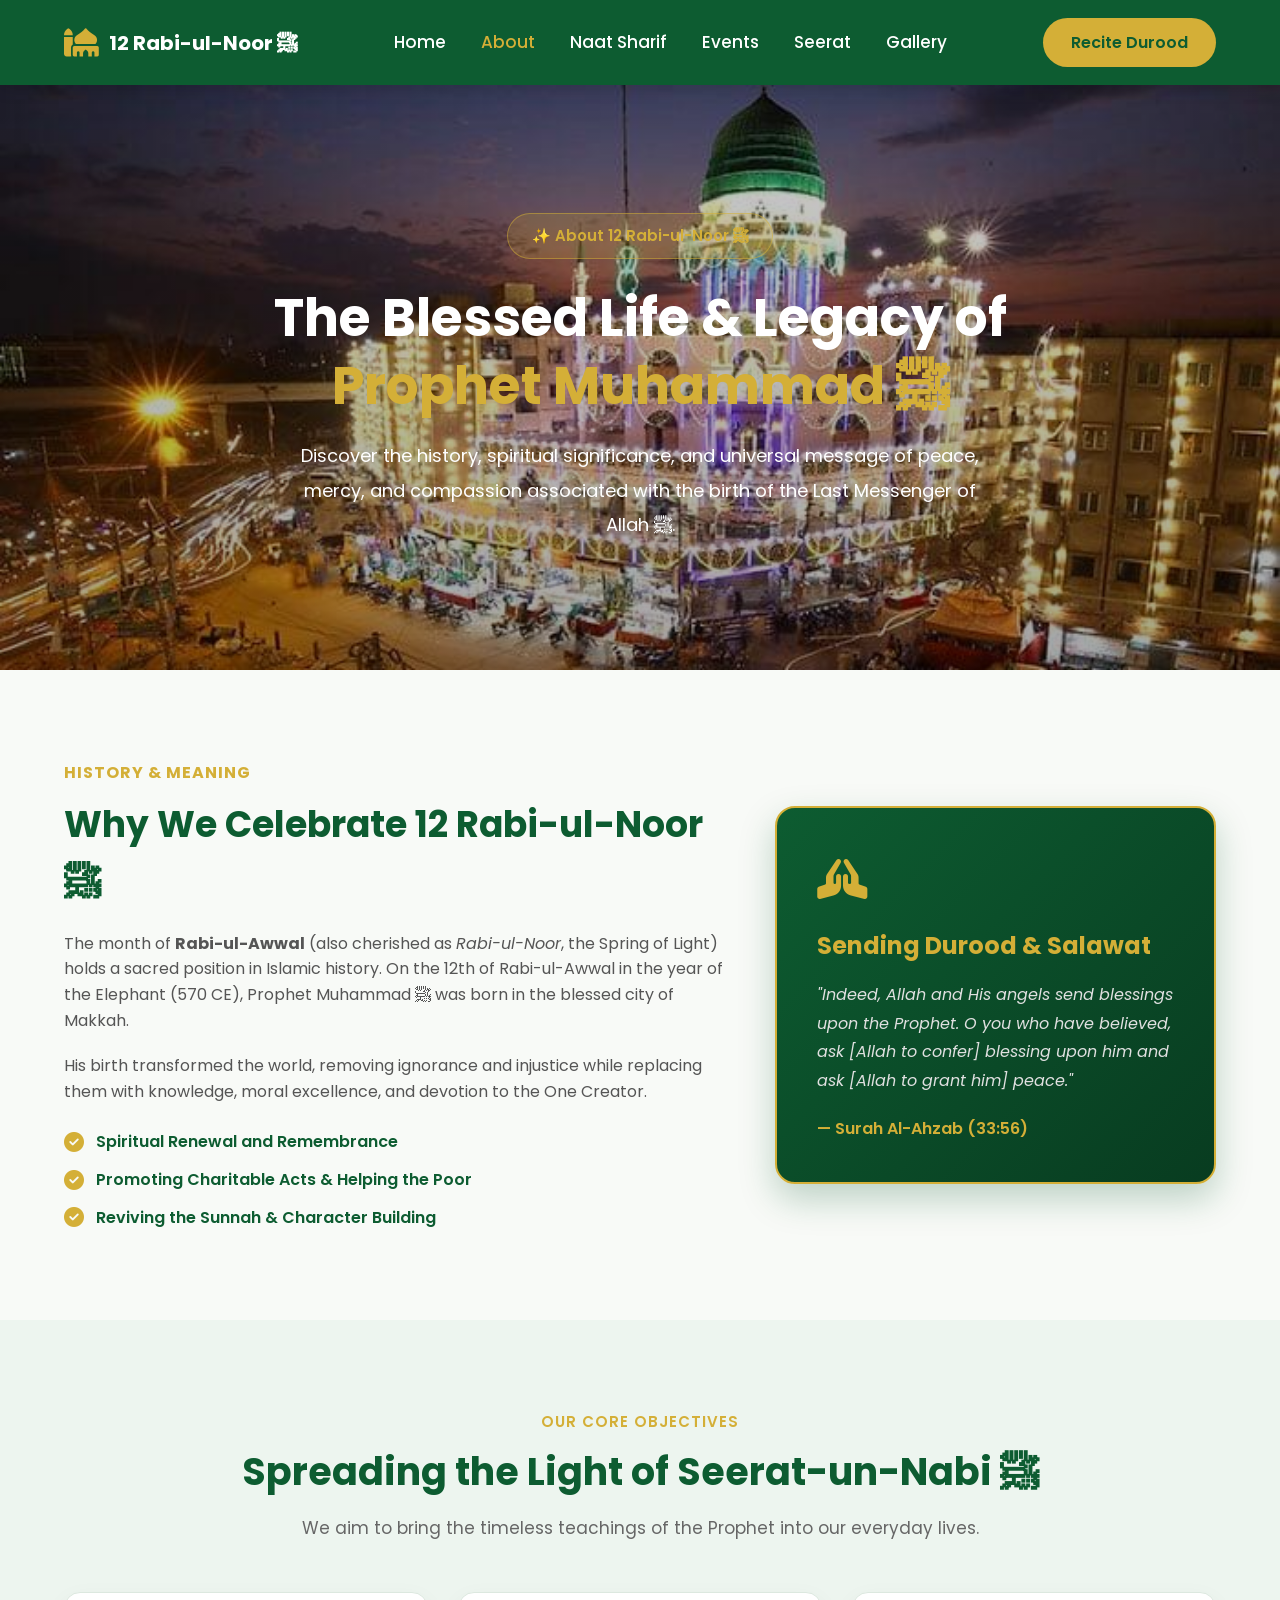
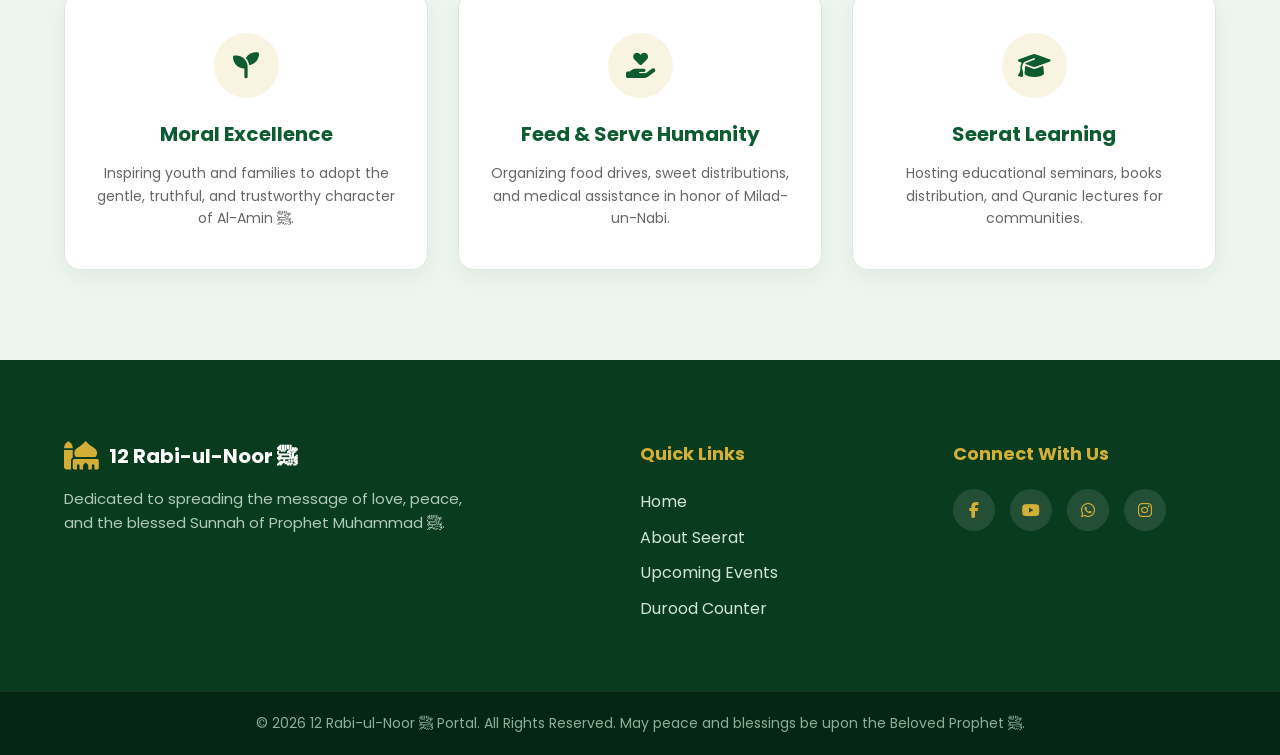
==== commit 7982f77e: "add toggle bar menu to other pages" ====
--- a/about.html
+++ b/about.html
@@ -37,10 +37,13 @@
                 <span>12 Rabi-ul-Noor ﷺ</span>
             </div>
 
-            <nav>
-
-                <ul>
-
+           <nav class="navbar">
+
+
+
+    <ul class="nav-links" id="navLinks">
+
+      
                     <li><a href="index.html">Home</a></li>
 
                     <li><a href="about.html" class="active">About</a></li>
@@ -52,11 +55,13 @@
                     <li><a href="seerat.html">Seerat</a></li>
 
                     <li><a href="gallery.html">Gallery</a></li>
-
-                </ul>
-
-            </nav>
-
+    </ul>
+
+    <div class="menu-toggle" id="menuToggle">
+        <i class="fa-solid fa-bars"></i>
+    </div>
+
+</nav>
             <a href="index.html#durood" class="btn">Recite Durood</a>
 
         </div>
--- a/css/about.css
+++ b/css/about.css
@@ -311,3 +311,182 @@
     color: #8dae9a;
     font-size: 14px;
 }
+
+@media (max-width:768px){
+
+/*==========================
+        ABOUT HERO
+==========================*/
+
+.about-hero{
+    min-height:70vh;
+    padding:80px 20px;
+}
+
+.about-hero-content{
+    max-width:100%;
+    text-align:center;
+    padding:0;
+}
+
+.hero-tag{
+    font-size:14px;
+    padding:10px 18px;
+}
+
+.about-hero-content h1{
+    font-size:34px;
+    line-height:1.3;
+}
+
+.about-hero-content p{
+    font-size:16px;
+    line-height:1.8;
+}
+
+/*==========================
+      ABOUT DETAILS
+==========================*/
+
+.about-details{
+    padding:60px 20px;
+}
+
+.about-grid{
+    grid-template-columns:1fr;
+    gap:35px;
+}
+
+.about-text{
+    text-align:center;
+}
+
+.sub-title{
+    font-size:14px;
+}
+
+.about-text h2{
+    font-size:30px;
+    line-height:1.3;
+}
+
+.about-text p{
+    font-size:15px;
+    line-height:1.8;
+}
+
+.about-highlights{
+    gap:15px;
+    margin-top:25px;
+}
+
+.highlight-item{
+    justify-content:center;
+    font-size:15px;
+    text-align:center;
+}
+
+/*==========================
+      DUROOD CARD
+==========================*/
+
+.about-card-box{
+    padding:30px 25px;
+    text-align:center;
+}
+
+.icon-header{
+    font-size:34px;
+}
+
+.about-card-box h3{
+    font-size:24px;
+}
+
+.about-card-box p{
+    font-size:15px;
+    line-height:1.8;
+}
+
+/*==========================
+      OBJECTIVES
+==========================*/
+
+
+    .objectives-section{
+        padding:60px 20px;
+    }
+
+    .objectives-grid{
+        display:grid;
+        grid-template-columns:1fr;
+        gap:25px;
+    }
+
+    .obj-card{
+        width:100%;
+        padding:30px 25px;
+        text-align:center;
+    }
+
+    .obj-icon{
+        width:65px;
+        height:65px;
+        margin:0 auto 20px;
+
+        display:flex;
+        justify-content:center;
+        align-items:center;
+
+        font-size:26px;
+    }
+
+    .obj-card h3{
+        font-size:22px;
+        margin-bottom:15px;
+    }
+
+    .obj-card p{
+        font-size:15px;
+        line-height:1.8;
+    }
+
+
+/*==========================
+        FOOTER
+==========================*/
+
+.footer-content{
+    grid-template-columns:1fr;
+    gap:35px;
+    text-align:center;
+}
+
+.footer-brand p{
+    max-width:100%;
+    margin:15px auto;
+}
+
+.footer-links ul{
+    padding:0;
+}
+
+.footer-links ul li{
+    margin-bottom:12px;
+}
+
+.social-icons{
+    justify-content:center;
+}
+
+.footer-bottom{
+    padding:18px 15px;
+}
+
+.footer-bottom p{
+    font-size:14px;
+    line-height:1.7;
+}
+
+
+}
--- a/css/style.css
+++ b/css/style.css
@@ -879,48 +879,6 @@
     font-weight: 600;
 }
 
-/*==========================
-    ABOUT PAGE SPECIFIC CSS
-===========================*/
-
-.about-hero{
-    position:relative;
-    width:100%;
-    min-height:65vh;
-    background: url("file:///C:/Users/HP/.gemini/antigravity/brain/3cc820c5-c1a7-462a-8d44-a7121df50da5/.user_uploaded/media__1785323487832.png") center/cover no-repeat;
-    display:flex;
-    justify-content:center;
-    align-items:center;
-}
-
-.about-hero .hero-overlay{
-    background: linear-gradient(180deg, rgba(0, 0, 0, 0.25) 0%, rgba(0, 0, 0, 0.45) 100%);
-}
-
-.about-hero-content{
-    position:relative;
-    z-index:2;
-    text-align:center;
-    color:#fff;
-    max-width:850px;
-    padding: 80px 20px;
-}
-
-.about-hero-content h1{
-    font-size: 50px;
-    margin-bottom: 20px;
-    text-shadow: 0 4px 15px rgba(0, 0, 0, 0.9), 0 2px 5px rgba(0, 0, 0, 0.9);
-}
-
-.about-hero-content h1 span{
-    color: #D4AF37;
-    display: block;
-    text-shadow: 0 4px 15px rgba(0, 0, 0, 0.9), 0 2px 5px rgba(0, 0, 0, 0.9);
-}
-
-.about-hero-content p{
-    text-shadow: 0 2px 10px rgba(0, 0, 0, 0.9);
-}
 
 .about-details{
     padding: 90px 0;
@@ -1139,157 +1097,294 @@
     font-size: 14px;
 }
 
-
-
-@media(max-width:992px){
-
-    .top-reciters{
-        padding:80px 5%;
-    }
-
-    .reciters-grid{
+.menu-toggle{
+    display:none;
+    font-size:28px;
+    color:#fff;
+    background-color: #0D5C31;
+    cursor:pointer;
+}
+
+
+@media (max-width:768px){
+
+    /* Header */
+   .nav-links{
+        position:absolute;
+        top:100%;
+        left:0;
+        width:100%;
+        background:#0b5d2a;
+        flex-direction:column;
+        align-items:center;
+        max-height:0;
+        overflow:hidden;
+        transition:.4s;
+    }
+
+    .nav-links.active{
+        max-height:500px;
+        padding:20px 0;
+    }
+
+    .nav-links li{
+        margin:15px 0;
+    }
+
+    .menu-toggle{
+        display:block;
+    }
+    header .container{
+        flex-direction:column;
+        align-items:center;
+        justify-content:center;
+        gap:15px;
+        padding:15px 0;
+        height:auto;
+    }
+
+    nav ul{
+        display:flex;
+        flex-wrap:wrap;
+        justify-content:center;
+        gap:15px;
+    }
+
+    .btn{
+        padding:10px 22px;
+        font-size:14px;
+    }
+
+    /* Hero */
+
+    .hero{
+        min-height:75vh;
+        padding:70px 20px;
+        text-align:center;
+    }
+
+    .hero-content{
+        width:100%;
+        max-width:700px;
+        margin:auto;
+    }
+
+    .hero-tag{
+        display:inline-block;
+        padding:10px 18px;
+        font-size:14px;
+        margin-bottom:20px;
+    }
+
+    .hero-content h1{
+        font-size:36px;
+        line-height:1.25;
+        margin-bottom:20px;
+    }
+
+    .hero-content p{
+        font-size:16px;
+        line-height:1.8;
+        margin-bottom:30px;
+    }
+
+.hero-buttons{
+    display:flex;
+    justify-content:center;
+    align-items:center;
+    gap:20px;
+    flex-wrap:wrap;
+}
+
+.hero-buttons a{
+    width:220px;
+    height:60px;
+
+    display:flex;
+    justify-content:center;
+    align-items:center;
+
+    text-decoration:none;
+    white-space:nowrap;
+
+    font-size:18px;
+    font-weight:600;
+
+    border-radius:50px;
+}
+    /* Footer */
+
+    .footer-content{
+        grid-template-columns:1fr;
+        text-align:center;
+    }
+ .significance-section{
+        padding:60px 20px;
+    }
+
+    .section-title{
+        text-align:center;
+        margin-bottom:40px;
+    }
+
+    .section-title span{
+        font-size:14px;
+    }
+
+    .section-title h2{
+        font-size:30px;
+        line-height:1.3;
+    }
+
+    .section-title p{
+        font-size:15px;
+        line-height:1.8;
+    }
+
+    .features-grid{
+        grid-template-columns:1fr;
+        gap:20px;
+    }
+
+    .feature-card{
+        padding:30px 25px;
+        text-align:center;
+    }
+
+    .card-icon{
+        width:70px;
+        height:70px;
+        margin:0 auto 20px;
+        font-size:28px;
+    }
+
+    .feature-card h3{
+        font-size:22px;
+        margin-bottom:15px;
+    }
+
+    .feature-card p{
+        font-size:15px;
+        line-height:1.8;
+    }
+       .naat-section{
+        padding:60px 20px;
+    }
+
+    .naat-filters{
+        display:flex;
+        flex-wrap:wrap;
+        justify-content:center;
+        gap:12px;
+        margin-bottom:35px;
+    }
+
+    .naat-filter-btn{
+        padding:10px 18px;
+        font-size:14px;
+    }
+
+    .naat-grid{
+        grid-template-columns:1fr;
         gap:25px;
     }
 
-}
-
-@media(max-width:768px){
-
-    .reciters-grid{
+    .naat-card{
+        padding:25px;
+    }
+
+    .naat-card h3{
+        font-size:22px;
+        line-height:1.4;
+    }
+
+    .naat-reciter,
+    .naat-meta{
+        font-size:14px;
+    }
+
+    .naat-audio-player{
+        flex-wrap:wrap;
+        justify-content:center;
+        gap:15px;
+    }
+
+    .lyrics-toggle-btn{
+        width:100%;
+    }
+
+    .naat-lyrics-box{
+        padding:18px;
+    }
+
+    /* ==========================
+            EVENTS
+    ========================== */
+
+    .events-section{
+        padding:60px 20px;
+    }
+
+    .events-grid{
         grid-template-columns:1fr;
-    }
-
-    .reciter-card{
+        gap:25px;
+    }
+
+    .event-card{
+        padding:25px;
+    }
+
+    .event-card h3{
+        font-size:22px;
+        line-height:1.4;
+    }
+
+    .event-details{
+        display:flex;
+        flex-direction:column;
+        gap:10px;
+    }
+
+    /* ==========================
+        DUROOD COUNTER
+    ========================== */
+
+    .durood-counter-section{
+        padding:60px 20px;
+    }
+
+    .durood-box{
         padding:35px 25px;
-    }
-
-    .reciter-icon{
+        text-align:center;
+    }
+
+    .durood-icon{
         width:80px;
         height:80px;
-    }
-
-    .reciter-icon i{
-        font-size:34px;
-    }
-
-    .reciter-card h3{
-        font-size:22px;
-    }
-
-
-
-@media(max-width:480px){
-
-    .top-reciters{
-        padding:70px 20px;
-    }
-
-    .reciter-card{
-        padding:30px 20px;
-    }
-
-}
-}
-
-/*==============================
-      Responsive
-==============================*/
-
-
-
-/*================ RESPONSIVE ================*/
-
-@media(max-width:992px){
-    header .container{
-        gap: 15px;
-    }
-
-    nav ul{
-        gap: 20px;
-    }
-
-    nav ul li a{
-        font-size: 15px;
-    }
-
-    .logo{
-        font-size: 18px;
-    }
-
-    .logo i{
-        font-size: 24px;
-    }
-
-    .hero-content h1{
-        font-size: 42px;
-    }
-
-    .about-grid{
-        grid-template-columns: 1fr;
-    }
-
-    .footer-content{
-        grid-template-columns: 1fr 1fr;
-    }
-}
-
-@media(max-width:768px){
-    header .container{
-        flex-wrap: wrap;
-        height: auto;
-        padding: 15px 0;
-        justify-content: center;
-        gap: 15px;
-    }
-
-    nav ul{
-        gap: 15px;
-        flex-wrap: wrap;
-        justify-content: center;
-    }
-
-    .btn{
-        padding: 8px 20px;
-        font-size: 14px;
-    }
-
-    .hero-content h1{
-        font-size: 32px;
-    }
-
-    .hero-content p{
-        font-size: 16px;
-    }
-
-    .footer-content{
-        grid-template-columns: 1fr;
-    }
-}
-
-@media(max-width:600px){
-    .logo{
-        font-size: 16px;
-    }
-
-    .logo i{
-        font-size: 20px;
-    }
-
-    .count-box{
-        flex-wrap:wrap;
-        gap: 12px;
-    }
-
-    .count-box div{
-        width: 75px;
-        height: 75px;
-    }
-
-    .count-box h3{
-        font-size: 24px;
-    }
-
-    .countdown-content h2{
-        font-size:28px;
+        font-size:32px;
+        margin:0 auto 20px;
+    }
+
+    .arabic-text{
+        font-size:24px;
+        line-height:1.8;
+    }
+
+    .durood-box h2{
+        font-size:30px;
+    }
+
+    .durood-box p{
+        font-size:15px;
+    }
+
+    .counter-display span{
+        font-size:42px;
+    }
+
+    .durood-btn{
+        width:100%;
+        max-width:320px;
+        margin:auto;
     }
 }
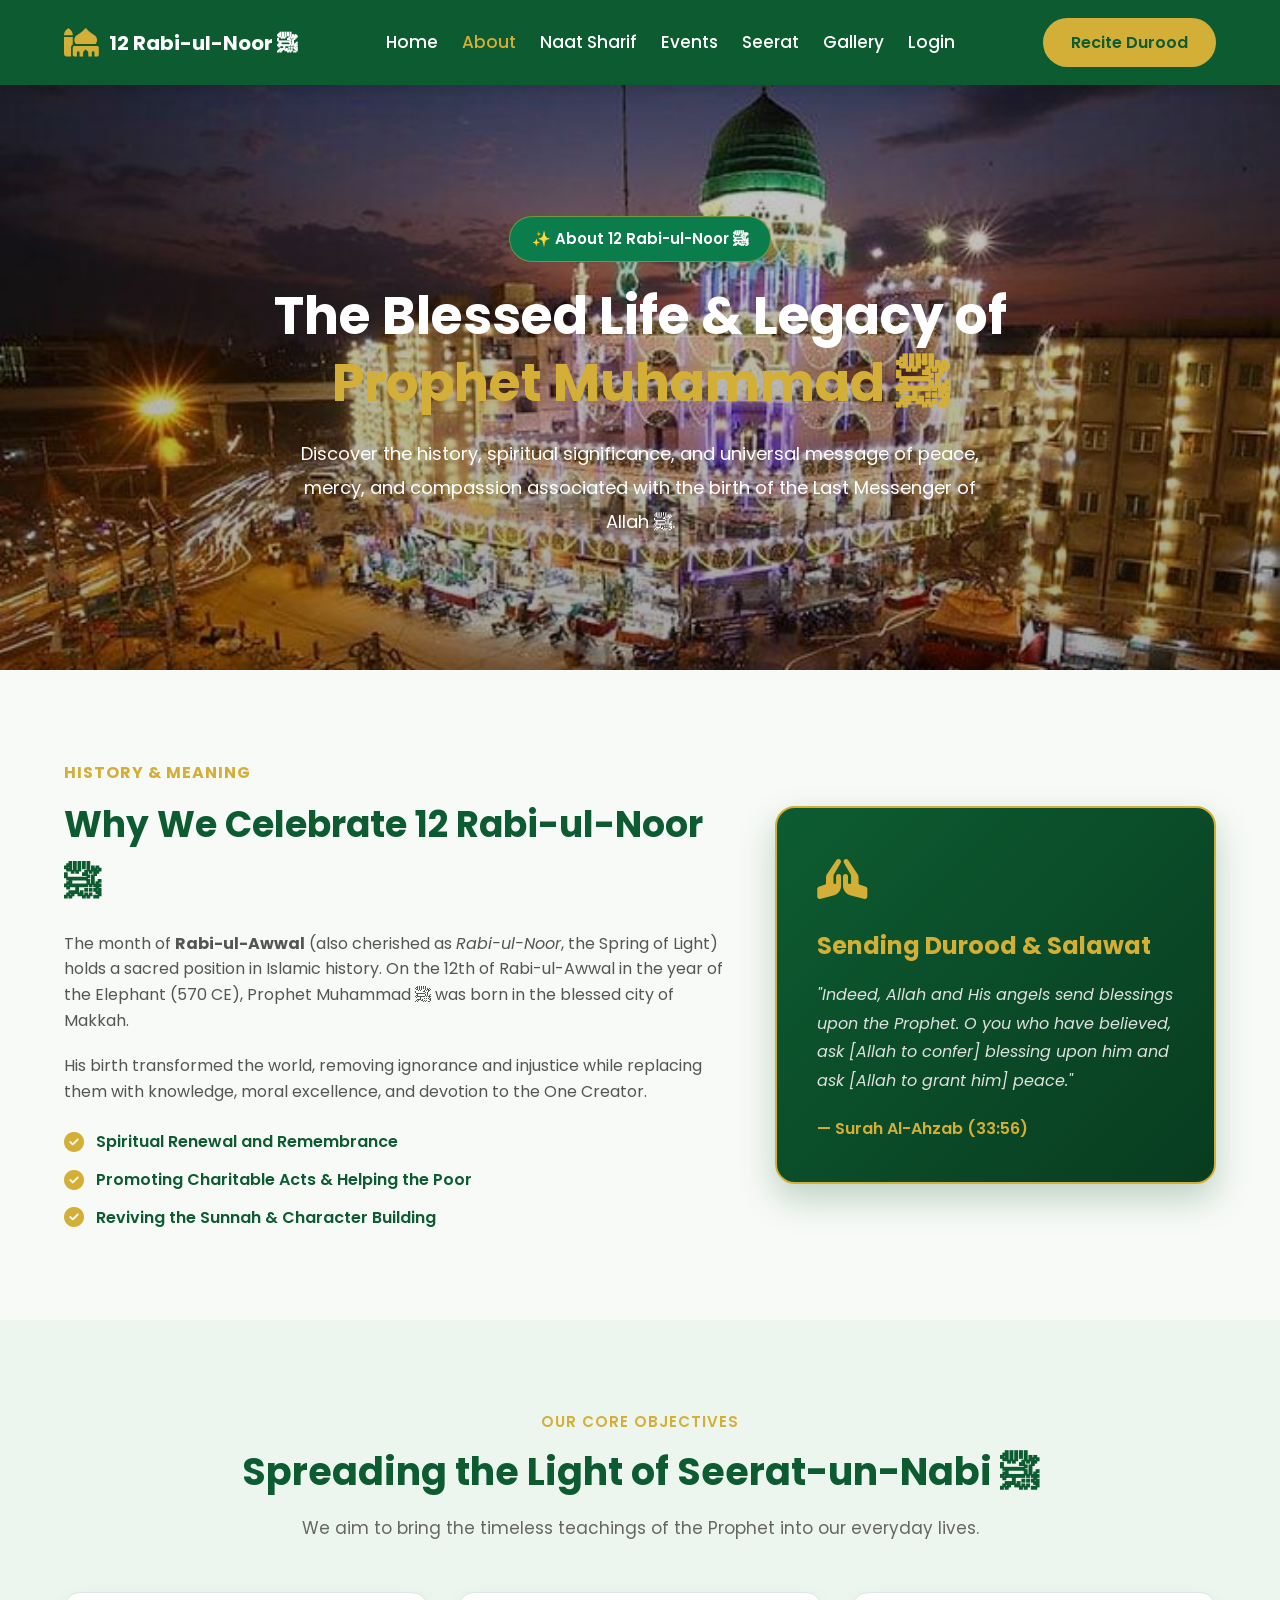
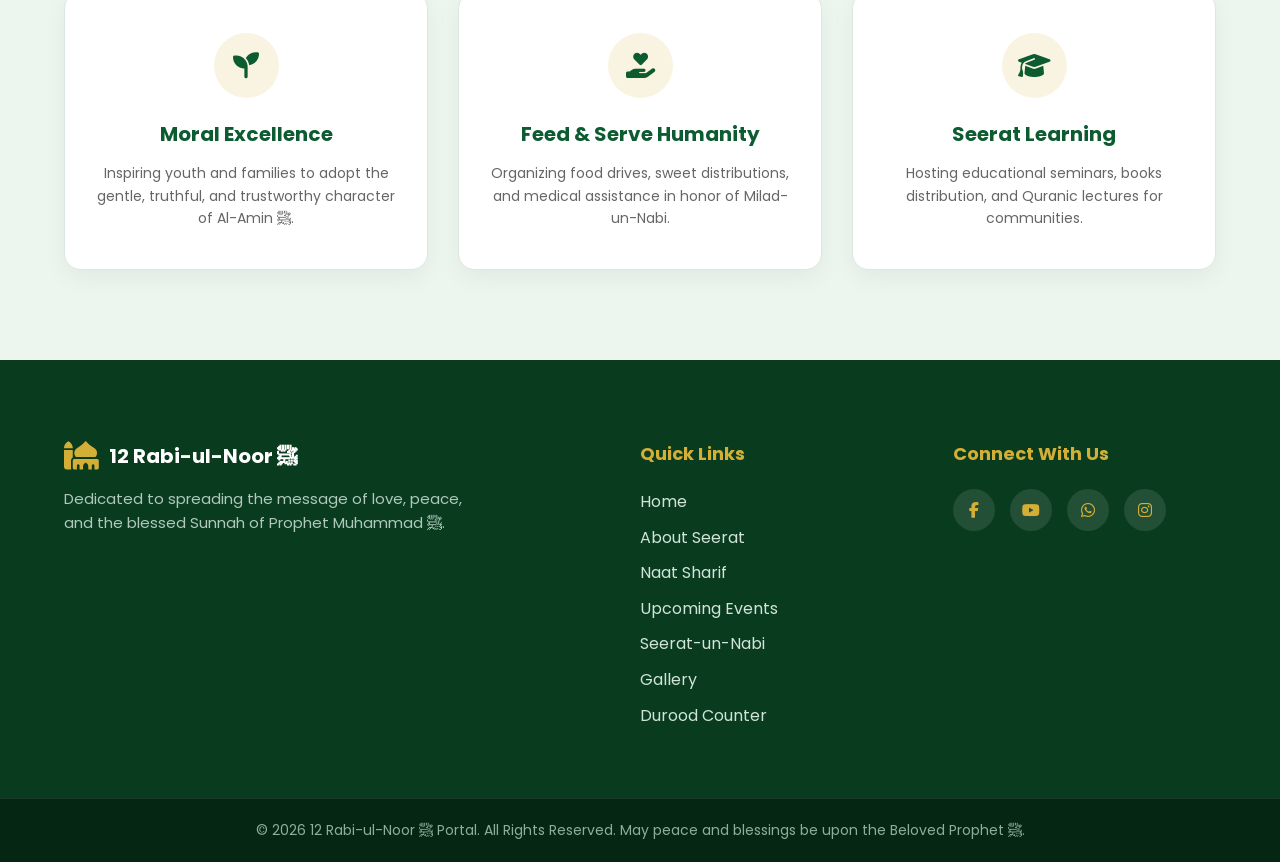
==== commit eb9caf45: "add login file" ====
--- a/about.html
+++ b/about.html
@@ -19,8 +19,8 @@
         href="https://cdnjs.cloudflare.com/ajax/libs/font-awesome/6.7.2/css/all.min.css">
 
     <!-- CSS -->
+    <link rel="stylesheet" href="css/style.css">
     <link rel="stylesheet" href="css/about.css">
-    <link rel="stylesheet" href="css/style.css">
 
 </head>
 
@@ -37,31 +37,24 @@
                 <span>12 Rabi-ul-Noor ﷺ</span>
             </div>
 
-           <nav class="navbar">
-
-
-
-    <ul class="nav-links" id="navLinks">
-
-      
+            <nav class="navbar">
+
+                <ul class="nav-links" id="navLinks">
                     <li><a href="index.html">Home</a></li>
-
                     <li><a href="about.html" class="active">About</a></li>
-
                     <li><a href="naat sharif.html">Naat Sharif</a></li>
-
                     <li><a href="events.html">Events</a></li>
-
                     <li><a href="seerat.html">Seerat</a></li>
-
                     <li><a href="gallery.html">Gallery</a></li>
-    </ul>
-
-    <div class="menu-toggle" id="menuToggle">
-        <i class="fa-solid fa-bars"></i>
-    </div>
-
-</nav>
+                    <li><a href="login.html">Login</a></li>
+                </ul>
+
+                <div class="menu-toggle" id="menuToggle">
+                    <i class="fa-solid fa-bars"></i>
+                </div>
+
+            </nav>
+
             <a href="index.html#durood" class="btn">Recite Durood</a>
 
         </div>
@@ -206,7 +199,10 @@
                 <ul>
                     <li><a href="index.html">Home</a></li>
                     <li><a href="about.html">About Seerat</a></li>
-                    <li><a href="index.html#events">Upcoming Events</a></li>
+                    <li><a href="naat sharif.html">Naat Sharif</a></li>
+                    <li><a href="events.html">Upcoming Events</a></li>
+                    <li><a href="seerat.html">Seerat-un-Nabi</a></li>
+                    <li><a href="gallery.html">Gallery</a></li>
                     <li><a href="index.html#durood">Durood Counter</a></li>
                 </ul>
             </div>
--- a/css/style.css
+++ b/css/style.css
@@ -72,7 +72,7 @@
 nav ul{
     display:flex;
     list-style:none;
-    gap:35px;
+    gap:24px;
 }
 
 nav ul li a{
@@ -570,7 +570,11 @@
     height: 6px;
     transition: height 0.2s ease;
 }
-
+.progress-bar{
+    flex:1;
+    margin:0 12px;
+    cursor:pointer;
+}
 .naat-card.playing .sound-wave span:nth-child(1){
     animation: soundWave 0.8s infinite alternate ease-in-out;
 }
